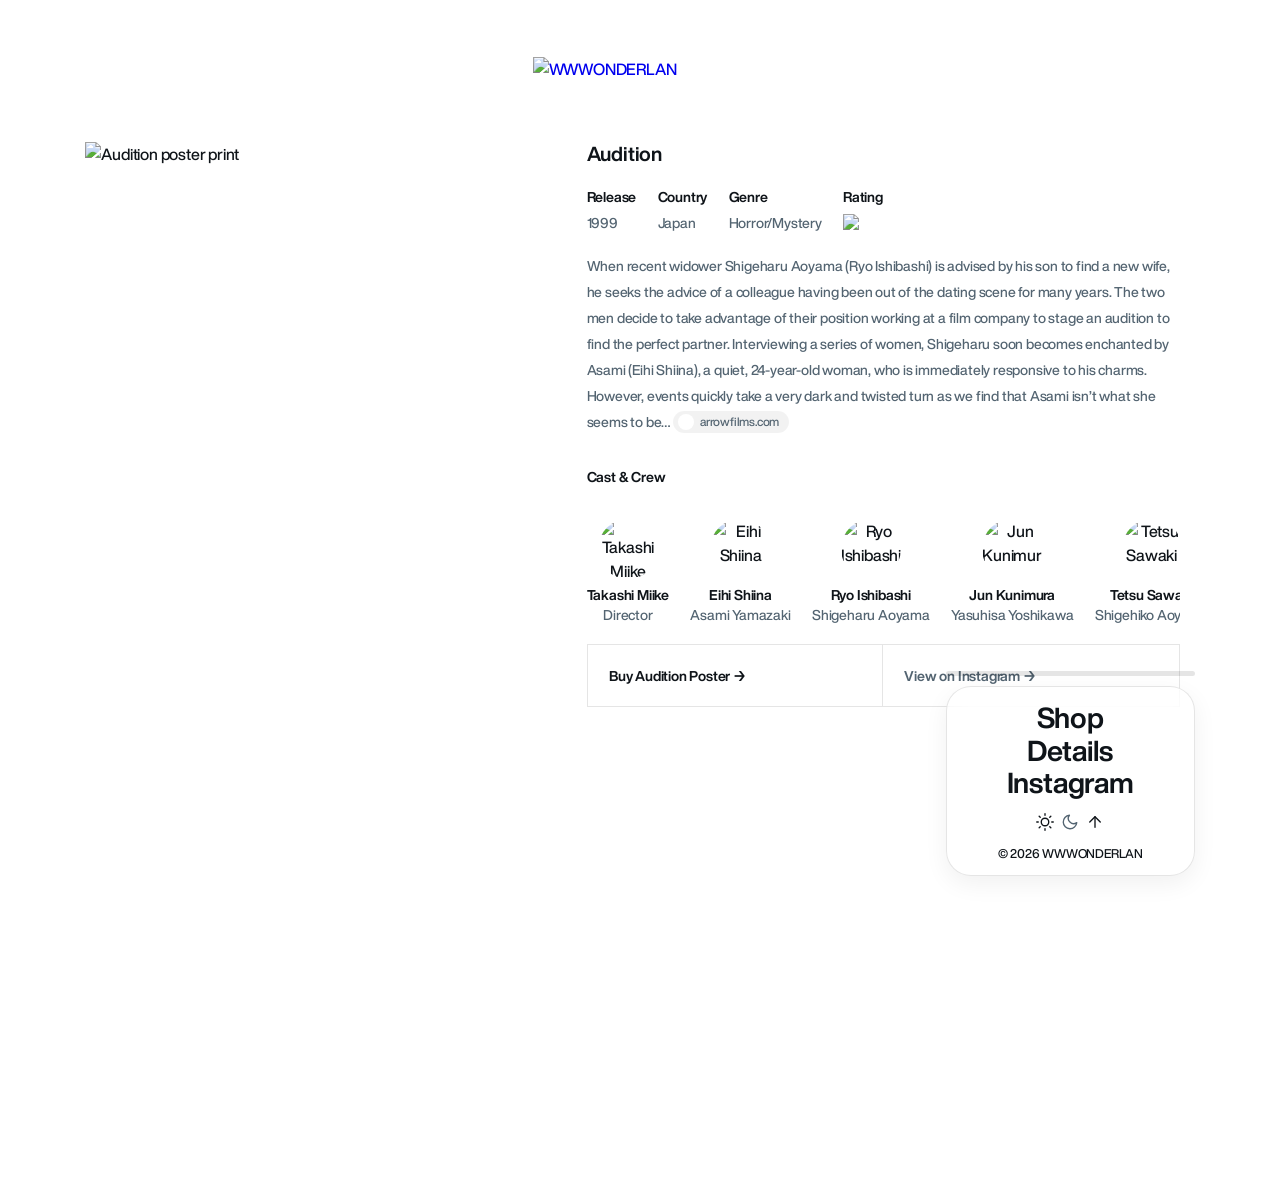
==== audition.html @ 95b0df80 "Add files via upload" ====
<!DOCTYPE html>
<html lang="en" data-theme="dark">
<head>
<meta charset="utf-8">
<meta name="viewport" content="width=device-width, initial-scale=1">
<meta name="theme-color" id="theme-color" content="#000000">

<title>Audition — WWWONDERLAN</title>
<meta name="description" content="Audition poster print. Takashi Miike, Japan, 1999.">
<link rel="canonical" href="https://wwwonderlan.com/audition">

<meta property="og:type" content="website">
<meta property="og:url" content="https://wwwonderlan.com/audition">
<meta property="og:title" content="Audition — WWWONDERLAN">
<meta property="og:description" content="Audition poster print. Takashi Miike, Japan, 1999.">
<meta property="og:image" content="https://cdn.wwwonderlan.com/posters/audition-1280.webp">
<meta name="twitter:card" content="summary_large_image">

<link rel="icon" type="image/png" href="https://cdn.wwwonderlan.com/assets/favicon.png">
<link rel="apple-touch-icon" href="https://cdn.wwwonderlan.com/assets/favicon.png">

<!-- Before first paint, or the wrong theme flashes. -->
<script>
(() => {
  let stored;
  try { stored = localStorage.getItem("wwwonderlan-theme"); } catch {}
  const theme = stored
    || (matchMedia("(prefers-color-scheme: light)").matches ? "light" : "dark");
  if (theme !== "light") return;
  document.documentElement.dataset.theme = "light";
  document.getElementById("theme-color").setAttribute("content", "#FFFFFF");
})();
</script>

<!-- No crossorigin: images are fetched in plain mode and won't reuse a CORS connection. -->
<link rel="preconnect" href="https://cdn.wwwonderlan.com">

<link rel="preload" href="HelveticaNowDisplay/HelveticaNowDisplayBold.woff2" as="font" type="font/woff2" crossorigin>
<link rel="preload" href="HelveticaNowDisplay/HelveticaNowDisplayMedium.woff2" as="font" type="font/woff2" crossorigin>
<link rel="stylesheet" href="styles.css">
</head>

<body>

<div class="frame">

  <header class="header" id="header">
    <a href="/" aria-label="WWWONDERLAN home">
      <img class="header__logo is-light-only" src="https://cdn.wwwonderlan.com/assets/wwwonderlan-black.png" alt="WWWONDERLAN" width="200" height="57">
      <img class="header__logo is-dark-only" src="https://cdn.wwwonderlan.com/assets/wwwonderlan-white.png" alt="WWWONDERLAN" width="200" height="57">
    </a>
  </header>

  <main class="main">
    <article class="card-detail">
      <img class="card-detail__poster" src="https://cdn.wwwonderlan.com/posters/audition-1280.webp"
           alt="Audition poster print" width="1280" height="1920" fetchpriority="high">

      <div class="detail">
        <h1 class="detail__title">Audition</h1>

        <div class="meta">
          <div class="meta__field">
            <span class="meta__label">Release</span>
            <span class="meta__value">1999</span>
          </div>
          <div class="meta__field">
            <span class="meta__label">Country</span>
            <span class="meta__value">Japan</span>
          </div>
          <div class="meta__field">
            <span class="meta__label">Genre</span>
            <span class="meta__value">Horror/Mystery</span>
          </div>
          <div class="meta__field">
            <span class="meta__label">Rating</span>
            <img class="meta__rating" src="https://cdn.wwwonderlan.com/assets/ratings/18.svg"
                 alt="Rated 18" width="18" height="18">
          </div>
        </div>

        <p class="detail__description">When recent widower Shigeharu Aoyama (Ryo Ishibashi) is advised by his son to find a new wife, he seeks the advice of a colleague having been out of the dating scene for many years. The two men decide to take advantage of their position working at a film company to stage an audition to find the perfect partner. Interviewing a series of women, Shigeharu soon becomes enchanted by Asami (Eihi Shiina), a quiet, 24-year-old woman, who is immediately responsive to his charms. However, events quickly take a very dark and twisted turn as we find that Asami isn’t what she seems to be… <a class="source" href="https://www.arrowfilms.com/p/4k/audition-limited-edition-4k-ultra-hd/17782064/" target="_blank" rel="noopener" aria-label="Source: Arrow Films"><span class="source__pill"><img src="https://www.arrowfilms.com/ssr-assets/arrowfilms/favicon.png" alt="" width="16" height="16" loading="lazy">arrowfilms.com</span></a></p>

        <section class="cast">
          <h2 class="cast__label">Cast &amp; Crew</h2>

          <ul class="cast__list">
            <li class="cast__member">
              <img class="cast__avatar" src="https://cdn.wwwonderlan.com/assets/directors/takashi-miike.webp"
                   alt="Takashi Miike" width="40" height="40" loading="lazy">
              <div class="cast__name-block">
                <span class="cast__name">Takashi Miike</span>
                <span class="cast__role">Director</span>
              </div>
            </li>
            <li class="cast__member">
              <img class="cast__avatar" src="https://cdn.wwwonderlan.com/assets/cast/eihi-shiina.webp"
                   alt="Eihi Shiina" width="40" height="40" loading="lazy">
              <div class="cast__name-block">
                <span class="cast__name">Eihi Shiina</span>
                <span class="cast__role">Asami Yamazaki</span>
              </div>
            </li>
            <li class="cast__member">
              <img class="cast__avatar" src="https://cdn.wwwonderlan.com/assets/directors/ryo-ishibash.webp"
                   alt="Ryo Ishibashi" width="40" height="40" loading="lazy">
              <div class="cast__name-block">
                <span class="cast__name">Ryo Ishibashi</span>
                <span class="cast__role">Shigeharu Aoyama</span>
              </div>
            </li>
            <li class="cast__member">
              <img class="cast__avatar" src="https://cdn.wwwonderlan.com/assets/cast/jun-kunimura.webp"
                   alt="Jun Kunimura" width="40" height="40" loading="lazy">
              <div class="cast__name-block">
                <span class="cast__name">Jun Kunimura</span>
                <span class="cast__role">Yasuhisa Yoshikawa</span>
              </div>
            </li>
            <li class="cast__member">
              <img class="cast__avatar" src="https://cdn.wwwonderlan.com/assets/cast/tetsu-sawaki.webp"
                   alt="Tetsu Sawaki" width="40" height="40" loading="lazy">
              <div class="cast__name-block">
                <span class="cast__name">Tetsu Sawaki</span>
                <span class="cast__role">Shigehiko Aoyama</span>
              </div>
            </li>
          </ul>
        </section>

        <div class="cta">
          <a href="https://wwwonderlan.etsy.com/uk/listing/4435662082/audition-movie-poster-print-takashi?utm_source=wwwonderlan&amp;utm_medium=site&amp;utm_campaign=poster-page&amp;utm_content=audition" target="_blank" rel="noopener">Buy Audition Poster →</a>
          <a href="https://instagram.com/wwwonderlan" target="_blank" rel="noopener">View on Instagram →</a>
        </div>
      </div>
    </article>
  </main>

  <div class="details" id="details" role="dialog" aria-modal="true" aria-label="Details">
    <div class="details__content">
      <p class="details__lead">Curated film posters designed by WWWONDERLAN</p>

      <p>Available in five sizes</p>

      <div class="details__sizes">
        <div class="details__size">
          <p class="details__heading">Standard Sizes</p>
          <ul>
            <li>12×18″</li>
            <li>20×30″</li>
            <li>24×36″</li>
          </ul>

          <!-- 8 units per inch, same scale as the A-series below. -->
          <svg class="details__diagram" viewBox="0 0 194 290" aria-hidden="true">
            <rect x="1" y="1" width="192" height="288"/>
            <rect x="1" y="49" width="160" height="240"/>
            <rect x="1" y="145" width="96" height="144"/>
            <text x="13" y="31">24×36″</text>
            <text x="13" y="79">20×30″</text>
            <text x="13" y="175">12×18″</text>
          </svg>
        </div>

        <div class="details__size">
          <p class="details__heading">A-Series Sizes</p>
          <ul>
            <li>A2 (16.5″×23.3″)</li>
            <li>A1 (23.3″×33.1″)</li>
          </ul>

          <svg class="details__diagram" viewBox="0 0 194 290" aria-hidden="true">
            <rect x="1" y="24.2" width="186.4" height="264.8"/>
            <rect x="1" y="102.6" width="132" height="186.4"/>
            <text x="13" y="54">A1</text>
            <text x="13" y="132">A2</text>
          </svg>
        </div>
      </div>

      <p>All posters are made to order and printed on thick, museum-quality matte paper sourced from Japan.</p>

      <p class="details__heading">Paper Specifications</p>
      <ul>
        <li>Paper thickness: 10.3 mil</li>
        <li>Paper weight: 189 g/m²</li>
        <li>Opacity: 94%</li>
        <li>ISO brightness: 104%</li>
      </ul>

      <p>Production and delivery typically take 2–3 weeks. For any inquiries, please contact WWWONDERLAN by <a href="mailto:wwwonderlan@gmail.com">email</a>.</p>
    </div>

    <button class="details__close" type="button" id="details-close" aria-label="Close details">
      <svg viewBox="0 0 24 24" aria-hidden="true">
        <path d="M18 6 6 18"/>
        <path d="m6 6 12 12"/>
      </svg>
    </button>
  </div>

  <div class="dock-rail">
    <nav class="dock is-collapsed" id="dock" aria-label="Menu">
      <div class="dock-progress" aria-hidden="true">
        <div class="dock-progress-fill" id="scroll-progress-fill"></div>
      </div>

      <a class="dock-buy" href="https://wwwonderlan.etsy.com/uk/listing/4435662082/audition-movie-poster-print-takashi?utm_source=wwwonderlan&amp;utm_medium=site&amp;utm_campaign=dock-cta&amp;utm_content=audition"
         id="dock-buy" target="_blank" rel="noopener">Buy Poster →</a>

      <div class="dock-panel">
        <div class="dock-logo-slot">
          <a href="/" aria-label="WWWONDERLAN home">
            <img class="dock-logo is-light-only" src="https://cdn.wwwonderlan.com/assets/wwwonderlan-black.png" alt="" width="200" height="57">
            <img class="dock-logo is-dark-only" src="https://cdn.wwwonderlan.com/assets/wwwonderlan-white.png" alt="" width="200" height="57">
          </a>
        </div>

        <ul class="dock-menu">
          <li><a href="https://www.etsy.com/shop/WWWONDERLAN" target="_blank" rel="noopener">Shop</a></li>
          <li>
            <button type="button" id="details-toggle"
                    aria-expanded="false" aria-controls="details">Details</button>
          </li>
          <li><a href="https://instagram.com/wwwonderlan" target="_blank" rel="noopener">Instagram</a></li>
        </ul>

        <div class="dock-controls">
          <button class="dock-control" type="button"
                  data-set-theme="light" aria-label="Light mode">
            <svg viewBox="0 0 24 24" aria-hidden="true">
              <circle cx="12" cy="12" r="5"/>
              <line x1="12" y1="1" x2="12" y2="3"/>
              <line x1="12" y1="21" x2="12" y2="23"/>
              <line x1="4.22" y1="4.22" x2="5.64" y2="5.64"/>
              <line x1="18.36" y1="18.36" x2="19.78" y2="19.78"/>
              <line x1="1" y1="12" x2="3" y2="12"/>
              <line x1="21" y1="12" x2="23" y2="12"/>
              <line x1="4.22" y1="19.78" x2="5.64" y2="18.36"/>
              <line x1="18.36" y1="5.64" x2="19.78" y2="4.22"/>
            </svg>
          </button>

          <button class="dock-control" type="button"
                  data-set-theme="dark" aria-label="Dark mode">
            <svg viewBox="0 0 24 24" aria-hidden="true">
              <path d="M21 12.79A9 9 0 1 1 11.21 3 7 7 0 0 0 21 12.79z"/>
            </svg>
          </button>

          <button class="dock-control" type="button"
                  id="scroll-top" aria-label="Back to top">
            <svg viewBox="0 0 24 24" aria-hidden="true">
              <path d="m5 12 7-7 7 7"/>
              <path d="M12 19V5"/>
            </svg>
          </button>
        </div>

        <p class="dock-copyright">© 2026 WWWONDERLAN</p>
      </div>
    </nav>
  </div>

</div>

<script src="app.js"></script>

</body>
</html>
---- styles.css ----
@font-face {
  font-family: "Helvetica Now Display";
  src: url("HelveticaNowDisplay/HelveticaNowDisplayMedium.woff2") format("woff2");
  font-weight: 500;
  font-display: swap;
}

@font-face {
  font-family: "Helvetica Now Display";
  src: url("HelveticaNowDisplay/HelveticaNowDisplayBold.woff2") format("woff2");
  font-weight: 700;
  font-display: swap;
}

/* Tokens */

:root {
  color-scheme: light;

  --bg: #FFFFFF;
  --ink: #0F1419;
  --muted: #536471;
  --color-line: rgba(0, 0, 0, 0.1);
  --color-accent: #007AFF;
  --source-bg: #FFFFFF;
  --source-chip: rgba(0, 0, 0, 0.05);
  --source-size: 16px;

  /* Frosted glass */
  --glass-bg: rgba(255, 255, 255, 0.6);
  --glass-backdrop: blur(20px) saturate(190%) brightness(1.05);
  --glass-border: var(--color-line);
  --glass-rim:
      inset 0 1px 0 rgba(255, 255, 255, 0.7),
      inset 0 -1px 1px rgba(255, 255, 255, 0.18);
  --glass-shadow: var(--glass-rim), 0 8px 24px rgba(0, 0, 0, 0.06);

  /* 96px at 1440, floors at 24px */
  --page-x: clamp(24px, 6.667vw, 96px);
  --page-y: clamp(20px, 2.222vw, 32px);

  --logo-width: 200px;

  --logo-height: calc(var(--logo-width) * 57 / 200);
  --header-height: calc(var(--logo-height) + var(--page-y) * 2);

  /* 1248 content = 3 × 400 columns + 2 × 24px gap */
  --content-width: 1248px;

  /* One 8-point ladder, tightest to widest. Spacing between cards is twice
     the widest gap inside one, which is what keeps a title reading as part
     of its own poster. */
  --gap-card: 8px;
  --gap-poster: 16px;
  --gap-col: 24px;
  --gap-row: 32px;
  /* The poster page's rhythm: 24px at 1440, easing to 16px by 960. */
  --gap-detail: clamp(16px, 1.667vw, 24px);

  /* Two sizes carry the whole site. Legibility is absolute, so neither
     scales with the viewport — the layout reflows around them instead. */
  --type-body: 14px;
  --line-body: 18px;
  --type-heading: 20px;
  --line-heading: 24px;
  --line-prose: 26px;
  --prose-width: 700px;

  --avatar-size: 40px;
  --cast-avatar-size: 60px;
  /* Matches the line it sits on, so an inline badge can't grow the line box. */
  --rating-size: var(--line-body);
  /* Padding twice plus one line of type. Known, so the dock CTA can
     collapse to nothing on a transition. */
  --dock-buy-height: calc(var(--gap-poster) * 2 + var(--gap-card) + var(--line-body));

  /* Dock panel. Every value below is its 1440px measurement over 280, so the
     whole panel scales as one object. --dock-size is the only edit needed. */
  --dock-size: clamp(200px, 19.444vw, 280px);
  --dock-gap: calc(var(--dock-size) * 0.0571);          /* 16 */
  --dock-pad-y: var(--dock-gap);                        /* 16 */
  --dock-radius: calc(var(--dock-size) * 0.1);          /* 28 */
  --dock-logo-width: calc(var(--dock-size) * 0.6571);   /* 184 */
  --dock-logo-height: calc(var(--dock-logo-width) * 57 / 200);
  --dock-menu-size: calc(var(--dock-size) * 0.1143);    /* 32 */
  --dock-foot-size: calc(var(--dock-size) * 0.05);      /* 14 */
  --dock-foot-line: calc(var(--dock-size) * 0.0643);    /* 18 */
  --dock-toggle-gap: calc(var(--dock-size) * 0.0286);   /* 8 */
  --dock-icon-size: max(18px, var(--dock-foot-line));   /* 18, floored */

  /* Change this alone to add or remove a menu item. */
  --dock-menu-count: 3;

  /* The remainder of the height budget, so the panel is exactly --dock-size
     at every width whatever else changes. */
  --dock-menu-line: calc(
      (var(--dock-size)
        - var(--dock-pad-y) * 2
        - var(--dock-logo-height)
        - var(--dock-icon-size)
        - var(--dock-foot-line)
        - var(--dock-gap) * 3
      ) / var(--dock-menu-count)
  );

  --dock-bottom: calc(24px + env(safe-area-inset-bottom, 0px));
  --dock-progress-height: 5px;
  --dock-progress-gap: 10px;
  /* Clears the panel and its progress bar. */
  --dock-clearance: calc(
      var(--dock-size) +
      var(--dock-progress-height) +
      var(--dock-progress-gap) +
      var(--dock-bottom) +
      24px
  );

  --ui-ms: 200ms;
  --ui-ease: ease;
  --chrome-ms: 600ms;
  --enter-ease: cubic-bezier(0.22, 0.61, 0.36, 1);
}

/* Only what differs. --glass-border resolves against --color-line at use. */
[data-theme="dark"] {
  color-scheme: dark;

  --bg: #000000;
  --ink: #E7E9EA;
  --muted: #71767B;
  --color-line: rgba(255, 255, 255, 0.1);
  --source-bg: #E7E9EA;
  --source-chip: rgba(255, 255, 255, 0.08);

  --glass-bg: rgba(0, 0, 0, 0.55);
  --glass-backdrop: blur(20px) saturate(190%) brightness(1.1);
  --glass-rim:
      inset 0 1px 0 rgba(255, 255, 255, 0.14),
      inset 0 -1px 1px rgba(255, 255, 255, 0.05);
  --glass-shadow: var(--glass-rim), 0 8px 24px rgba(0, 0, 0, 0.35);
}

/* Base */

*,
*::before,
*::after { box-sizing: border-box; }

/* Reserved permanently: locking scroll must not shift the centred layout. */
html { scrollbar-gutter: stable; }

/* Both elements — iOS ignores the lock on body alone. */
.is-locked,
.is-locked body { overflow: hidden; }

body {
  margin: 0;
  background-color: var(--bg);
  color: var(--ink);
  font-family: "Helvetica Now Display", -apple-system, BlinkMacSystemFont, Helvetica, Arial, sans-serif;
  letter-spacing: -0.2px;
  -webkit-font-smoothing: antialiased;
  transition: color var(--ui-ms) var(--ui-ease), background-color var(--ui-ms) var(--ui-ease);
}

img { display: block; }

a { text-decoration: none; }

::selection {
  background-color: var(--ink);
  color: var(--bg);
}

/* Accent, not ink: must stay legible against text of either colour. */
:focus-visible {
  outline: 2px solid var(--color-accent);
  outline-offset: 2px;
}

.visually-hidden {
  position: absolute;
  width: 1px;
  height: 1px;
  overflow: hidden;
  clip-path: inset(50%);
  white-space: nowrap;
}

/* Frame */

.frame {
  padding-top: var(--page-y);
  padding-bottom: calc(var(--page-y) + var(--dock-clearance));
}

/* Header */

/* Derived from the logo so Details can clear it to the pixel. Not sticky —
   the logo hands off to the dock instead. */
.header {
  height: var(--header-height);
  display: flex;
  align-items: center;
  justify-content: center;
  padding: 0 var(--page-x);
}

.header__logo {
  width: var(--logo-width);
  height: var(--logo-height);
  object-fit: contain;
}

/* Hidden, not just faded — an invisible link would still be tabbable. */
.header a {
  transition:
      opacity var(--ui-ms) var(--ui-ease),
      visibility var(--ui-ms) var(--ui-ease);
}

.header.is-handed-off a {
  opacity: 0;
  visibility: hidden;
}

/* Theme pairing */

[data-theme="light"] .is-dark-only,
[data-theme="dark"] .is-light-only { display: none; }

/* Grid */

.grid {
  display: grid;
  grid-template-columns: repeat(3, minmax(0, 1fr));
  gap: var(--gap-row) var(--gap-col);

  max-width: calc(var(--content-width) + var(--page-x) * 2);
  margin: 0 auto;
  padding: 0 var(--page-x);
  list-style: none;
}

@media (max-width: 1200px) {
  .grid { grid-template-columns: repeat(2, minmax(0, 1fr)); }
}

@media (max-width: 600px) {
  .grid { grid-template-columns: minmax(0, 1fr); }
}

/* Card */

.card {
  display: flex;
  flex-direction: column;
  gap: var(--gap-poster);
}

/* Block, or the anchor's line box adds a gap under the poster. */
.card__link { display: block; }

.card__title a {
  color: inherit;
  transition: color var(--ui-ms) var(--ui-ease);
}

.card__title a:hover { color: var(--muted); }

/* Never cropped: column width is the only thing driving size. */
.card__poster {
  width: 100%;
  height: auto;
}

.card__details {
  display: flex;
  flex-direction: column;
  gap: var(--gap-card);
}

.card__title {
  margin: 0;
  font-size: var(--type-heading);
  line-height: var(--line-heading);
  font-weight: 700;
}

.card__name,
.card__meta,
.card__buy {
  font-size: var(--type-body);
  line-height: var(--line-body);
  color: var(--ink);
}

.card__director {
  display: flex;
  align-items: center;
  gap: var(--gap-card);
  padding-block: var(--gap-card);
}

/* Flex items refuse to shrink below their content by default, which lets a
   long meta line push past the card. Stacking needs no rule — two block
   paragraphs with no margin already sit flush. */
.card__text { min-width: 0; }

.card__name {
  margin: 0;
  font-weight: 700;
}

.card__avatar {
  flex: none;
  width: var(--avatar-size);
  height: var(--avatar-size);
  border-radius: 50%;
  object-fit: cover;
}

/* Flex so the badge can drop to its own line flush left: column-gap applies
   only between items on a line, so a wrapped badge carries no indent. A
   margin would survive the break and indent it. */
.card__meta {
  margin: 0;
  display: flex;
  flex-wrap: wrap;
  align-items: center;
  column-gap: var(--gap-card);
  font-weight: 500;
}

/* Never shrinks: the text wraps first, then the badge drops below it. */
.card__rating {
  flex: none;
  width: var(--rating-size);
  height: var(--rating-size);
}

.card__buy {
  display: block;
  font-weight: 700;
  transition: color var(--ui-ms) var(--ui-ease);
}

.card__buy:hover { color: var(--muted); }

/* Dock */

/* Matches the grid's box so the panel lands on the last column's edge.
   Not 100vw — that counts the scrollbar and pushes the panel inward. */
.dock-rail {
  position: fixed;
  right: 0;
  bottom: var(--dock-bottom);
  left: 0;
  z-index: 200;

  display: flex;
  justify-content: flex-end;
  max-width: calc(var(--content-width) + var(--page-x) * 2);
  margin: 0 auto;
  padding: 0 var(--page-x);

  /* Rail spans the page; only the panel is clickable. */
  pointer-events: none;
}

.dock {
  width: var(--dock-size);
  display: flex;
  flex-direction: column;
  gap: var(--dock-progress-gap);
  pointer-events: auto;
}

/* Mobile only: on desktop the page CTA is always in view. Collapses on the
   same height-and-fade as the logo slot, so the dock has one behaviour for
   things entering and leaving it. Hidden at the foot of the page, where the
   real Buy link is already on screen. */
.dock-buy {
  display: none;
  height: var(--dock-buy-height);
  overflow: hidden;

  align-items: center;
  justify-content: center;
  border-radius: 12px;

  font-size: var(--type-body);
  line-height: var(--line-body);
  font-weight: 700;
  color: var(--ink);

  background-color: var(--glass-bg);
  backdrop-filter: var(--glass-backdrop);
  -webkit-backdrop-filter: var(--glass-backdrop);
  border: 1px solid var(--glass-border);
  box-shadow: var(--glass-shadow);

  transition:
      height var(--chrome-ms) var(--enter-ease),
      margin-bottom var(--chrome-ms) var(--enter-ease),
      opacity var(--ui-ms) var(--ui-ease),
      visibility var(--chrome-ms) var(--enter-ease);
}

@media (max-width: 600px) {
  .dock-buy { display: flex; }
}

.dock-buy.is-collapsed {
  height: 0;
  margin-bottom: calc(var(--dock-progress-gap) * -1);
  opacity: 0;
  visibility: hidden;
  border-width: 0;
}

/* Never animate .dock or .dock-rail. An animation with a fill mode leaves a
   stacking context, which Chrome treats as a backdrop root — the panel then
   blurs the inside of its parent and renders flat. Safari doesn't enforce it,
   so the fault shows in Chrome only. */
.dock-panel,
.dock-progress {
  animation: dock-enter var(--chrome-ms) var(--enter-ease) both;
}

@keyframes dock-enter {
  from { opacity: 0; }
  to   { opacity: 1; }
}

.dock-progress {
  height: var(--dock-progress-height);
  border-radius: 999px;
  background-color: var(--color-line);
  overflow: hidden;
}

/* Faster than --ui-ms: at 200ms this visibly trails the scroll. */
.dock-progress-fill {
  width: 100%;
  height: 100%;
  background-color: var(--color-accent);
  transform: scaleX(0);
  transform-origin: left;
  transition: transform 0.15s ease-out;
}

/* Height follows its contents so the logo can collapse it. The parts sum to
   exactly --dock-size — change one and pay for it elsewhere in the budget. */
.dock-panel {
  padding-block: var(--dock-pad-y);
  display: flex;
  flex-direction: column;
  align-items: center;
  justify-content: center;
  gap: var(--dock-gap);
  border-radius: var(--dock-radius);
  text-align: center;

  background-color: var(--glass-bg);
  backdrop-filter: var(--glass-backdrop);
  -webkit-backdrop-filter: var(--glass-backdrop);
  border: 1px solid var(--glass-border);
  box-shadow: var(--glass-shadow);
}

/* Plain height, not the grid 0fr technique — that's unreliable in Safari.
   The negative margin retracts the panel's gap at the same rate. */
.dock-logo-slot {
  height: var(--dock-logo-height);
  overflow: hidden;
  transition:
      height var(--chrome-ms) var(--enter-ease),
      margin-bottom var(--chrome-ms) var(--enter-ease),
      opacity var(--ui-ms) var(--ui-ease),
      visibility var(--chrome-ms) var(--enter-ease);
}

/* Hidden, not just flat — the link inside must leave the tab order. */
.dock.is-collapsed .dock-logo-slot {
  height: 0;
  margin-bottom: calc(var(--dock-gap) * -1);
  opacity: 0;
  visibility: hidden;
}

/* Boxed to 200 × 57 so the panel's height is known before the file lands.
   contain means odd proportions letterbox rather than stretch. */
.dock-logo {
  width: var(--dock-logo-width);
  height: var(--dock-logo-height);
  object-fit: contain;
}

.dock-menu {
  margin: 0;
  padding: 0;
  list-style: none;
}

/* The panel has none, so a long menu word would reach the glass edge. */
.dock-menu a,
.dock-menu button {
  display: block;
  width: 100%;
  padding-inline: var(--dock-gap);
  border: 0;
  padding: 0;
  appearance: none;
  background: transparent;
  cursor: pointer;

  font-family: inherit;
  font-size: var(--dock-menu-size);
  line-height: var(--dock-menu-line);
  font-weight: 700;
  color: var(--ink);
  transition: color var(--ui-ms) var(--ui-ease);
}

.dock-menu a:hover,
.dock-menu button:hover { color: var(--muted); }

.dock-controls {
  display: flex;
  align-items: center;
  gap: var(--dock-toggle-gap);
}

.dock-control {
  position: relative;
  display: flex;
  border: 0;
  padding: 0;
  appearance: none;
  background: transparent;
  color: var(--ink);
  cursor: pointer;
  transition: color var(--ui-ms) var(--ui-ease);
}

/* Widens the tap area without adding height, which would break the square.
   Half the gap horizontally, so neighbours can't overlap. */
.dock-control::after {
  content: "";
  position: absolute;
  inset: -12px calc(var(--dock-toggle-gap) / -2);
}

/* Both stay legible; the one in use is brighter. */
.dock-control[aria-pressed="false"] { color: var(--muted); }

.dock-control svg {
  width: var(--dock-icon-size);
  height: var(--dock-icon-size);
  display: block;
  fill: none;
  stroke: currentColor;
  stroke-width: 1.8;
  stroke-linecap: round;
  stroke-linejoin: round;
}

.dock-copyright {
  margin: 0;
  font-size: var(--dock-foot-size);
  line-height: var(--dock-foot-line);
  font-weight: 500;
  color: var(--ink);
}

/* Poster page */

/* 480 poster + 24 + 744 details at full width. Stacks before the details
   column gets too narrow for the meta row. */
.main {
  max-width: calc(var(--content-width) + var(--page-x) * 2);
  margin: 0 auto;
  padding: 0 var(--page-x);
}

.card-detail {
  display: grid;
  grid-template-columns: minmax(0, 480px) minmax(0, 1fr);
  gap: var(--gap-detail);
  align-items: start;
}

@media (max-width: 900px) {
  .card-detail { grid-template-columns: minmax(0, 1fr); }
}

.card-detail__poster {
  width: 100%;
  height: auto;
}

/* Flex items refuse to shrink below their content, which lets the cast
   rail push the whole column past the viewport. */
.detail {
  min-width: 0;
  display: flex;
  flex-direction: column;
  gap: var(--gap-detail);
}

.detail__title {
  margin: 0;
  font-size: var(--type-heading);
  line-height: var(--line-heading);
  font-weight: 700;
}

/* Wraps rather than squashing: four fields will not sit on one line
   in the stacked layout. */
.meta {
  display: flex;
  flex-wrap: wrap;
  gap: var(--gap-poster) var(--gap-detail);
}

.meta__field {
  display: flex;
  flex-direction: column;
  align-items: flex-start;
  gap: var(--gap-card);
}

.meta__rating {
  width: var(--rating-size);
  height: var(--rating-size);
}

.meta__label,
.detail__description,
.cast__label,
.cast__name,
.cta a {
  font-size: var(--type-body);
  line-height: var(--line-body);
}

.meta__label,
.cast__label,
.cast__name { font-weight: 700; }

.meta__value,
.cast__role,
.detail__description {
  font-size: var(--type-body);
  line-height: var(--line-body);
  font-weight: 500;
  color: var(--muted);
}

.detail__description {
  margin: 0;
  max-width: var(--prose-width);
  line-height: var(--line-prose);
}

/* Sits at the end of the sentence it credits. The anchor is exactly one line
   tall and aligned to the line box top, so the pill inside centres on the
   line without depending on font metrics — and is shorter than the line, so
   it never touches the row above when it wraps onto its own line.

   The gap before it is the source whitespace, not a margin: a margin would
   survive the line break and indent the pill at the start of a new line. */
.source {
  display: inline-flex;
  align-items: center;
  height: var(--line-prose);
  vertical-align: top;

  font-size: 12px;
  font-weight: 500;
  color: var(--muted);
  white-space: nowrap;
  transition: color var(--ui-ms) var(--ui-ease);
}

.source:hover { color: var(--ink); }

.source__pill {
  display: inline-flex;
  align-items: center;
  gap: 6px;
  height: 22px;
  padding-inline: 5px 10px;

  border-radius: 999px;
  background-color: var(--source-chip);
}

/* A light disc under the mark: foreign favicons are drawn for one. */
.source img {
  width: var(--source-size);
  height: var(--source-size);
  border-radius: 50%;
  object-fit: cover;
  background-color: var(--source-bg);
}

.cast {
  display: flex;
  flex-direction: column;
  gap: var(--gap-detail);
}

.cast__list {
  display: flex;
  flex-wrap: nowrap;
  gap: var(--gap-detail);
  margin: 0;
  padding: 0;
  list-style: none;

  overflow-x: auto;
  scroll-snap-type: x proximity;
  overscroll-behavior-x: contain;
  scrollbar-width: none;
}

.cast__list::-webkit-scrollbar { display: none; }

.cast__member {
  flex: none;
  scroll-snap-align: start;

  display: flex;
  flex-direction: column;
  align-items: center;
  gap: var(--gap-card);
  text-align: center;
}

.cast__avatar {
  width: var(--cast-avatar-size);
  height: var(--cast-avatar-size);
  border-radius: 50%;
  object-fit: cover;
}

.cast__name-block {
  display: flex;
  flex-direction: column;
  gap: 4px;
}

/* nowrap sets the member's width — it hugs its longest line. The leading
   cannot go below the glyph height: overflow-x on the rail makes both axes
   scroll containers, so anything outside the line box is clipped. */
.cast__name,
.cast__role {
  font-size: var(--type-body);
  line-height: 16px;
  white-space: nowrap;
}

/* Equal halves, and the padding needs an edge to read against. */
.cta {
  display: grid;
  grid-template-columns: repeat(2, minmax(0, 1fr));
  border: 1px solid var(--color-line);
}

.cta a {
  min-width: 0;
  padding: var(--gap-detail);
  font-weight: 700;
  color: var(--muted);
  transition: color var(--ui-ms) var(--ui-ease);
}

.cta a:first-child {
  color: var(--ink);
  border-inline-end: 1px solid var(--color-line);
}

.cta a:hover { color: var(--ink); }

@media (max-width: 600px) {
  .cta { grid-template-columns: minmax(0, 1fr); }
  .cta a:first-child {
    border-inline-end: 0;
    border-block-end: 1px solid var(--color-line);
  }
}

/* Details */

/* Opens below the header so the logo stays visible. Solid, not glass —
   a blur behind body copy costs more than it buys. */
.details {
  position: fixed;
  top: calc(var(--page-y) + var(--header-height));
  right: 0;
  bottom: 0;
  left: 0;
  z-index: 150;

  overflow-y: auto;
  overscroll-behavior: contain;
  background-color: var(--bg);

  /* A second scrollbar reads as a nested window. */
  scrollbar-width: none;

  opacity: 0;
  visibility: hidden;
  transition:
      opacity var(--ui-ms) var(--ui-ease),
      visibility var(--ui-ms) var(--ui-ease);
}

.details::-webkit-scrollbar { display: none; }

.details.is-open {
  opacity: 1;
  visibility: visible;
}

/* The grid's box exactly, so the text lands on the posters' edges. */
.details__content {
  max-width: calc(var(--content-width) + var(--page-x) * 2);
  margin: 0 auto;
  padding: var(--page-y) var(--page-x) var(--dock-clearance);

  font-size: var(--type-body);
  line-height: var(--line-body);
  font-weight: 500;
  color: var(--muted);
}

.details__content p { margin: 0 0 18px; }

.details__content ul {
  margin: 0 0 18px;
  padding: 0;
  list-style: none;
}

.details__content li::before { content: "• "; }

/* Paired so the shared scale can be read across both diagrams. */
.details__sizes {
  display: flex;
  gap: var(--gap-col);
  margin-bottom: 18px;
}

/* Column so the diagram sits at the bottom: the lists differ in length and
   the outlines are bottom-anchored, so the boxes must end level. */
.details__size {
  flex: 0 1 160px;
  display: flex;
  flex-direction: column;
}

/* currentColor, so one copy of the artwork serves both themes. */
.details__diagram {
  width: 100%;
  height: auto;
  display: block;
  margin-top: auto;
  color: var(--muted);
}

.details__diagram rect {
  fill: none;
  stroke: currentColor;
  stroke-width: 1.8;
}

.details__diagram text {
  fill: var(--ink);
  font-size: 16px;
  font-weight: 500;
}

.details__lead,
.details__heading { color: var(--ink); }

.details__lead {
  font-size: var(--type-heading);
  line-height: var(--line-heading);
  font-weight: 700;
}

.details__heading {
  margin-bottom: 0;
  font-weight: 700;
}

.details__content a {
  color: var(--ink);
  text-decoration: underline;
  text-underline-offset: 2px;
}

.details__close {
  position: fixed;
  top: calc(var(--page-y) * 2 + var(--header-height));
  right: var(--page-x);

  display: flex;
  border: 0;
  padding: 0;
  appearance: none;
  background: transparent;
  color: var(--ink);
  cursor: pointer;
}

.details__close svg {
  width: var(--dock-icon-size);
  height: var(--dock-icon-size);
  display: block;
  fill: none;
  stroke: currentColor;
  stroke-width: 1.8;
  stroke-linecap: round;
  stroke-linejoin: round;
}

/* Preferences */

@media (prefers-reduced-motion: reduce) {
  *,
  *::before,
  *::after {
    transition-duration: 0.01ms !important;
    animation-duration: 0.01ms !important;
  }
}

/* Translucency is hard for some people to read. */
@media (prefers-reduced-transparency: reduce) {
  :root { --glass-bg: #F1F1F1; --glass-backdrop: none; }
  [data-theme="dark"] { --glass-bg: #0A0A0A; }
}

/* No blur available, so the fill goes near-opaque. */
@supports not ((backdrop-filter: blur(1px)) or (-webkit-backdrop-filter: blur(1px))) {
  :root { --glass-bg: #F1F1F1; }
  [data-theme="dark"] { --glass-bg: #0A0A0A; }
}
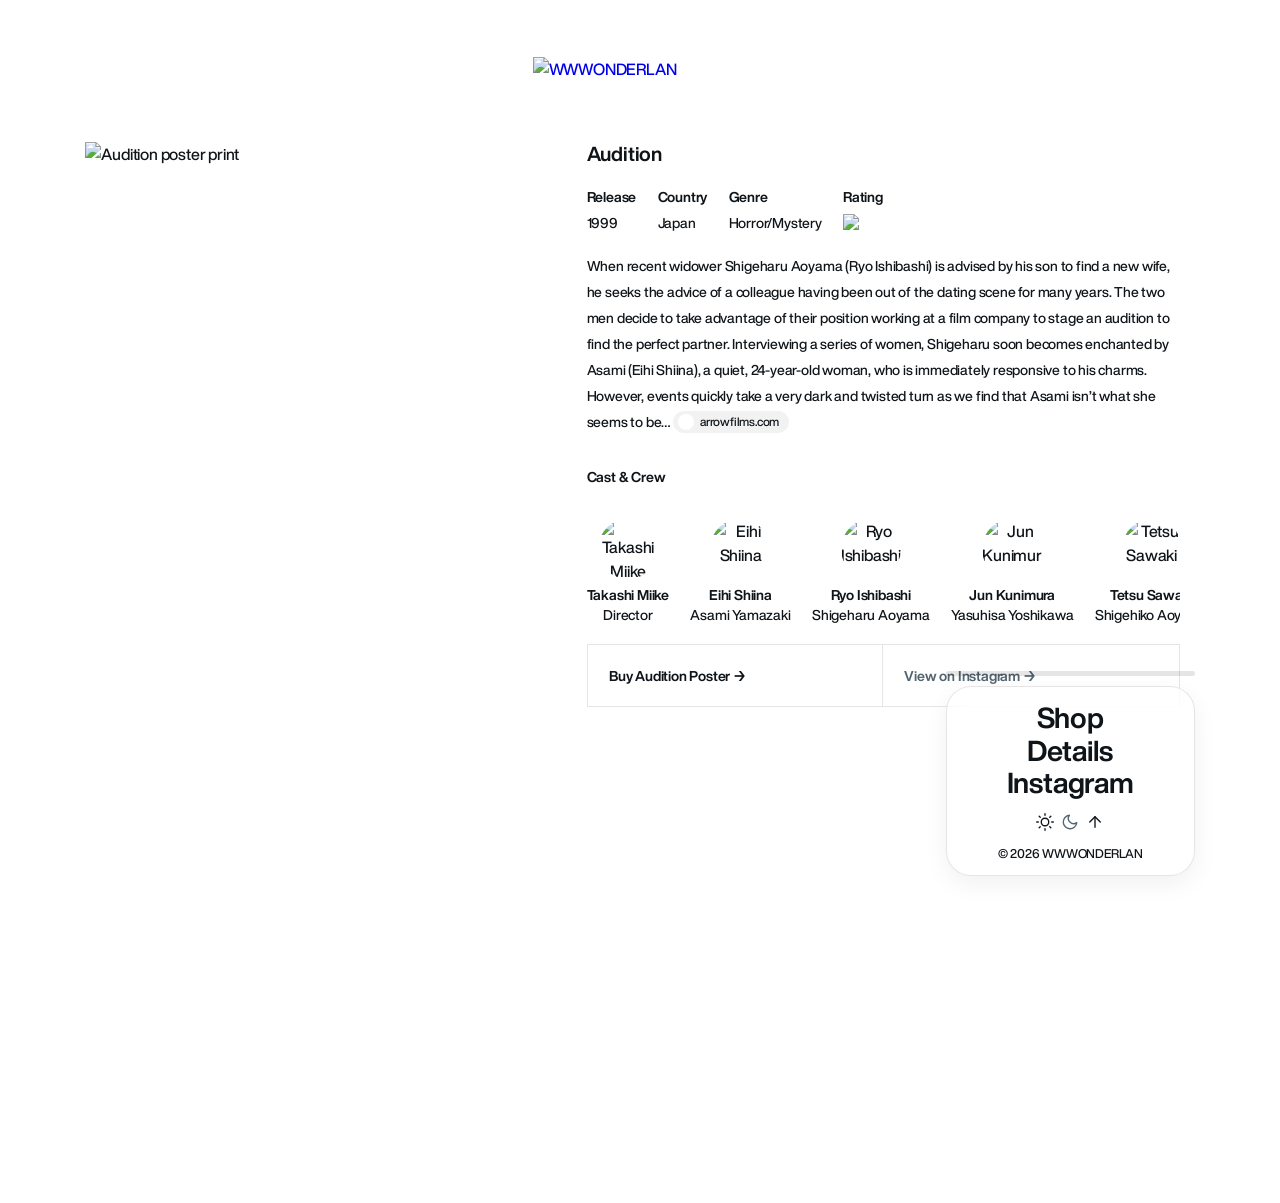
==== commit f126ae39: "Update audition.html" ====
--- a/audition.html
+++ b/audition.html
@@ -102,7 +102,7 @@
               </div>
             </li>
             <li class="cast__member">
-              <img class="cast__avatar" src="https://cdn.wwwonderlan.com/assets/directors/ryo-ishibash.webp"
+              <img class="cast__avatar" src="https://cdn.wwwonderlan.com/assets/directors/ryo-ishibashi.webp"
                    alt="Ryo Ishibashi" width="40" height="40" loading="lazy">
               <div class="cast__name-block">
                 <span class="cast__name">Ryo Ishibashi</span>
--- a/styles.css
+++ b/styles.css
@@ -655,7 +655,7 @@
   font-size: var(--type-body);
   line-height: var(--line-body);
   font-weight: 500;
-  color: var(--muted);
+  color: var(--ink);
 }
 
 .detail__description {
@@ -679,12 +679,12 @@
 
   font-size: 12px;
   font-weight: 500;
-  color: var(--muted);
+  color: var(--ink);
   white-space: nowrap;
   transition: color var(--ui-ms) var(--ui-ease);
 }
 
-.source:hover { color: var(--ink); }
+.source:hover { color: var(--muted); }
 
 .source__pill {
   display: inline-flex;
@@ -834,7 +834,7 @@
   font-size: var(--type-body);
   line-height: var(--line-body);
   font-weight: 500;
-  color: var(--muted);
+  color: var(--ink);
 }
 
 .details__content p { margin: 0 0 18px; }
